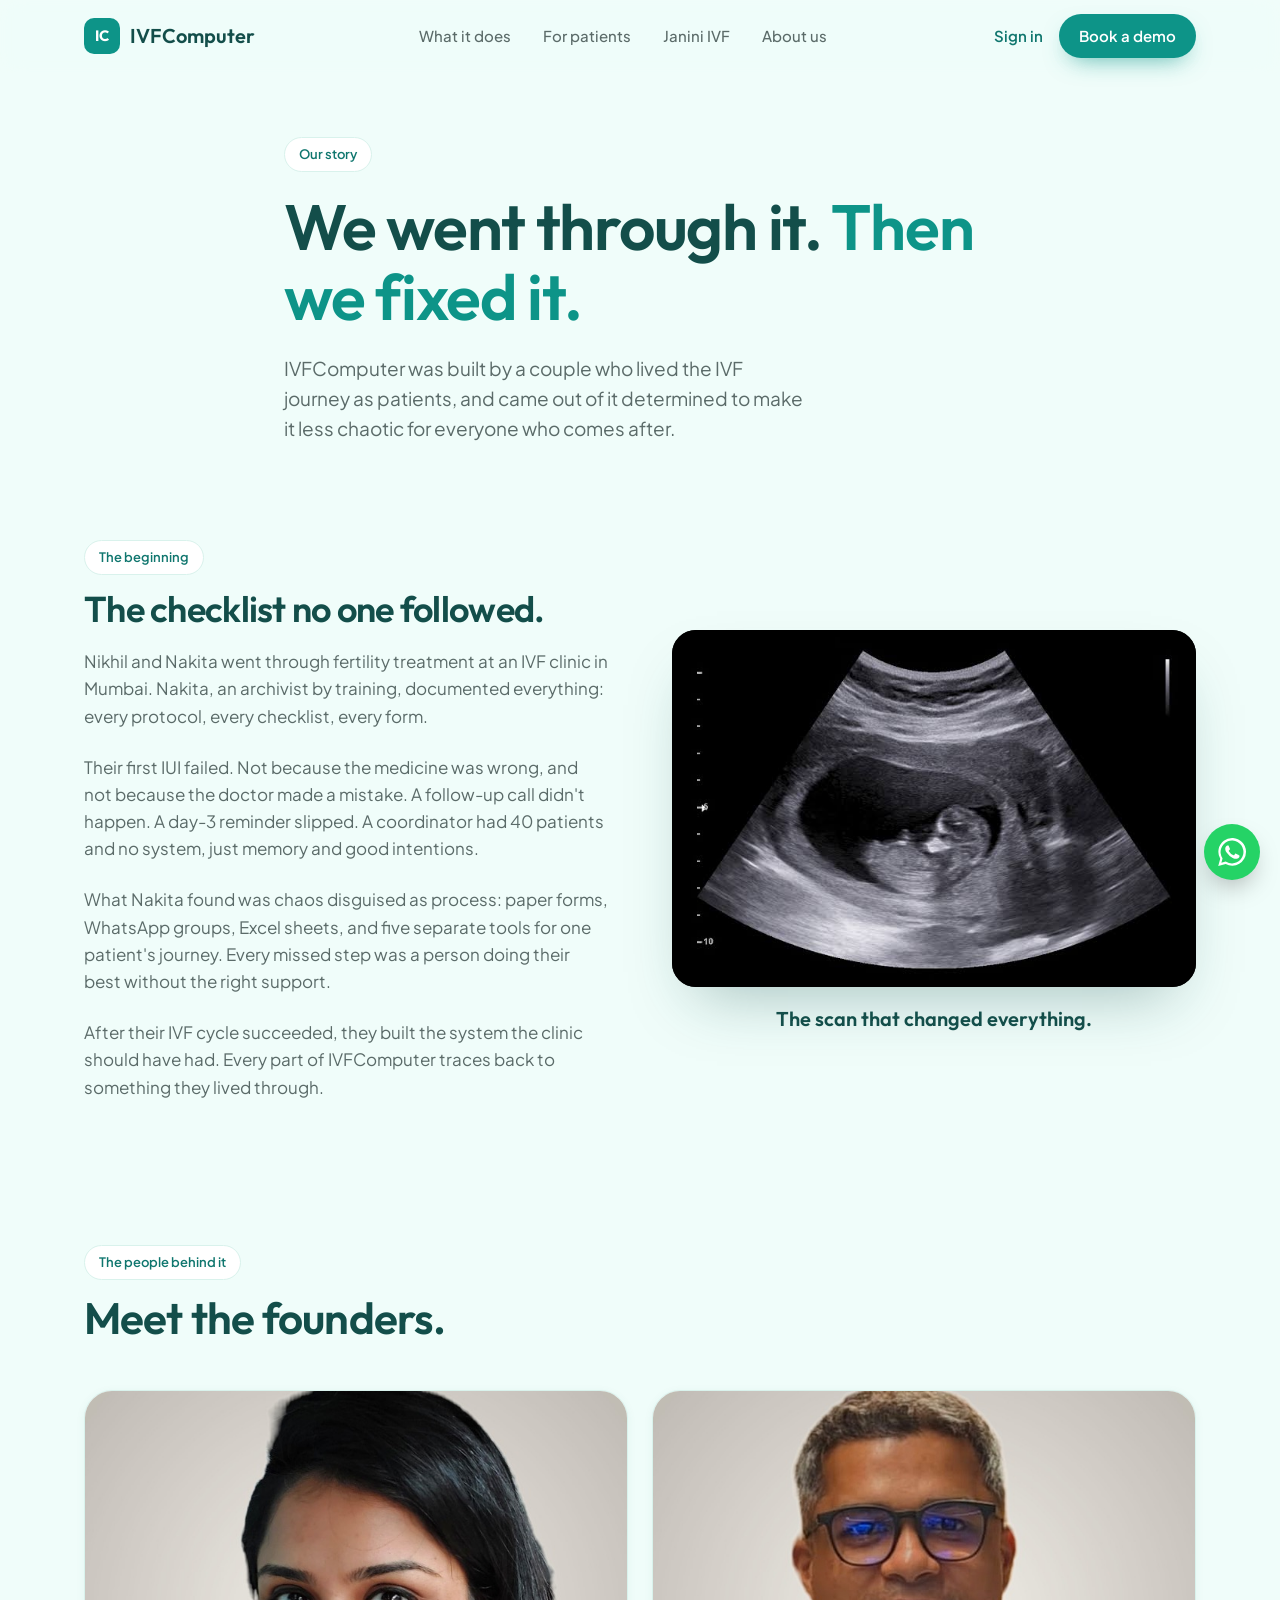
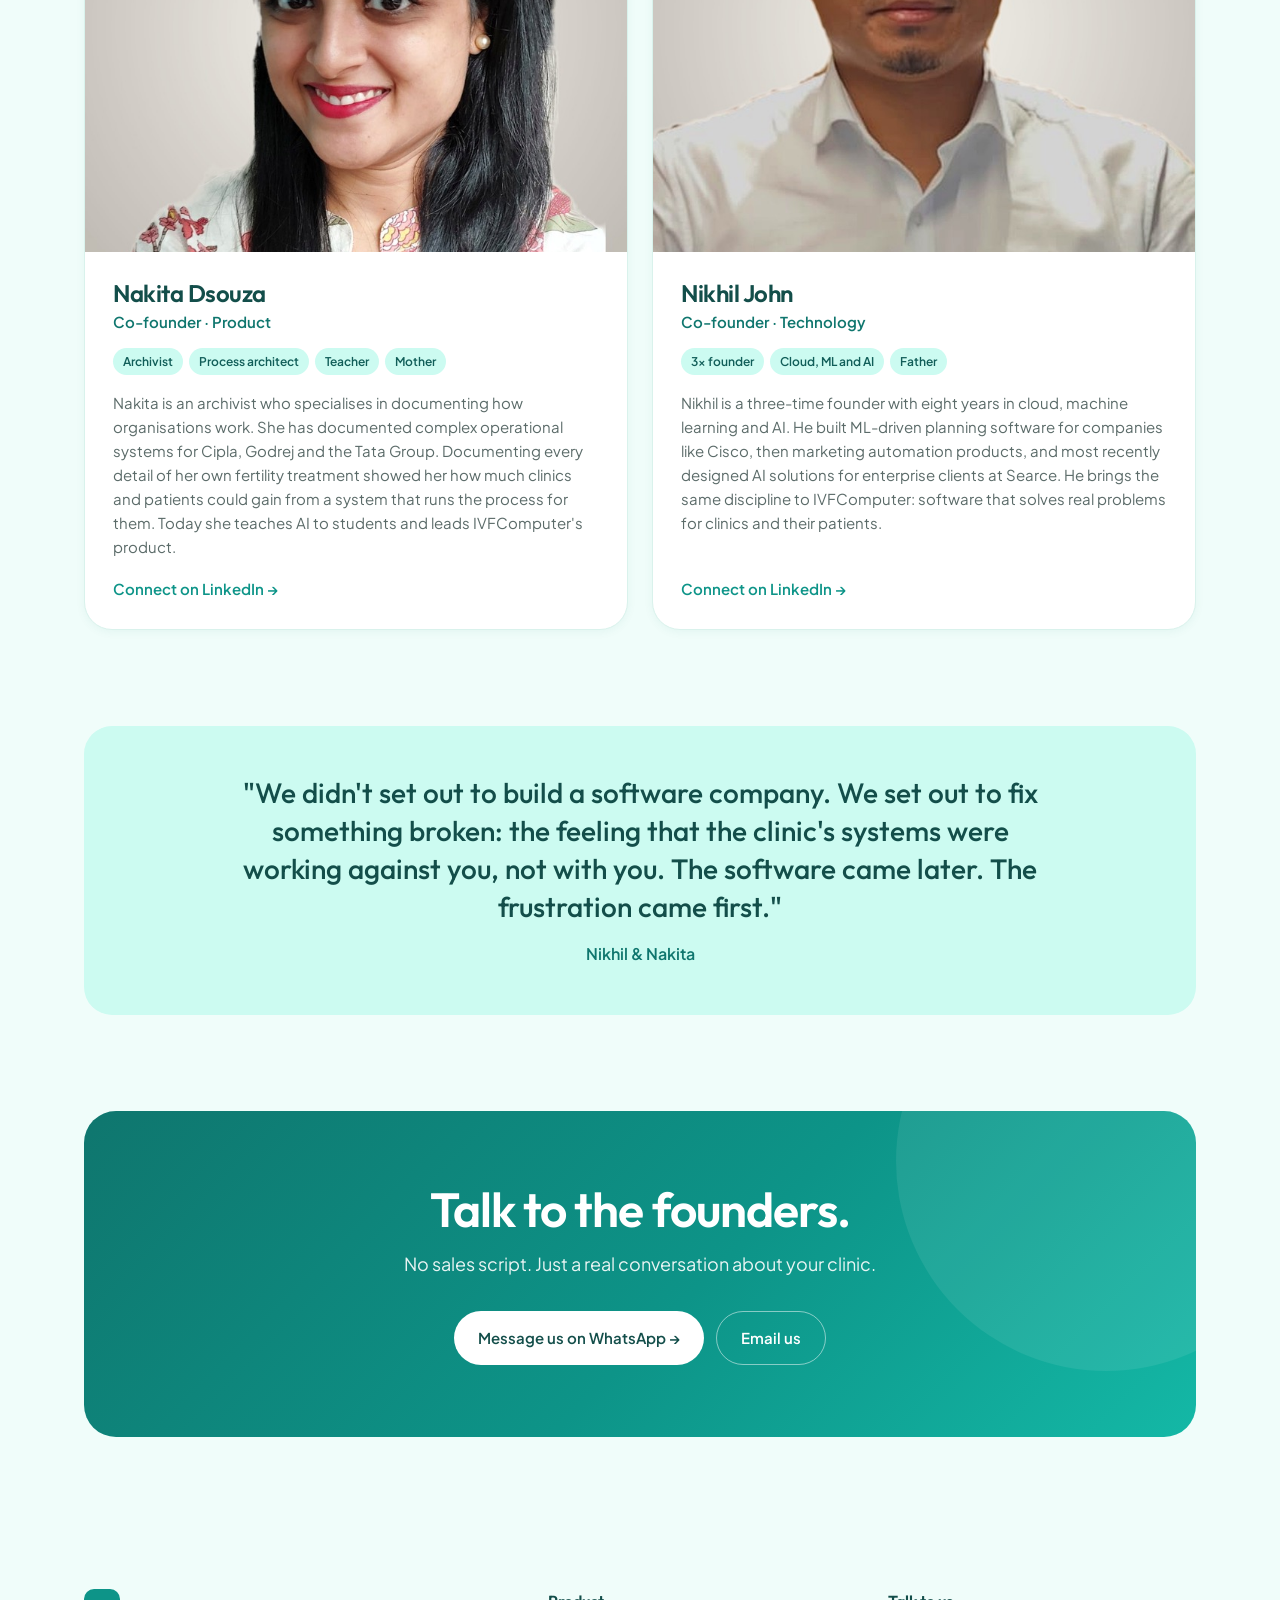
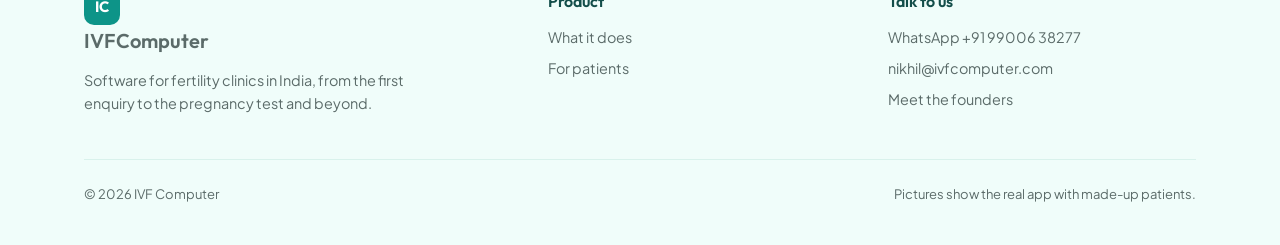
==== about.html @ dab91687 "Website: About us page with the founders' story, in the new look Co-Authored-By: Claude Opus 5 <nore" ====
<!DOCTYPE html>
<html lang="en-IN">
<head>
  <meta charset="UTF-8">
  <meta name="viewport" content="width=device-width, initial-scale=1.0">
  <title>About us — IVFComputer</title>
  <meta name="description" content="IVFComputer was built by Nakita Dsouza and Nikhil John, a couple who went through IVF themselves. IVFComputer brings a fertility clinic's WhatsApp, lab reports, EMR, cycles, billing and patient app into one calm place — and shows each doctor what needs them today.">
  <link rel="canonical" href="https://ivfcomputer.com/about">
  <link rel="icon" type="image/svg+xml" href="data:image/svg+xml,%3Csvg xmlns='http://www.w3.org/2000/svg' viewBox='0 0 64 64'%3E%3Crect width='64' height='64' rx='14' fill='%230d9488'/%3E%3Ctext x='50%25' y='54%25' font-family='Arial,sans-serif' font-size='30' font-weight='700' fill='white' text-anchor='middle' dominant-baseline='middle'%3EIC%3C/text%3E%3C/svg%3E">
  <link rel="apple-touch-icon" href="/assets/logo-mark.png">
  <meta property="og:type" content="website">
  <meta property="og:url" content="https://ivfcomputer.com/">
  <meta property="og:site_name" content="IVFComputer">
  <meta property="og:locale" content="en_IN">
  <meta property="og:title" content="IVFComputer — Software for fertility clinics">
  <meta property="og:description" content="WhatsApp, lab reports, EMR, cycles, billing and a patient app — in one calm place for your clinic.">
  <meta property="og:image" content="https://ivfcomputer.com/assets/app-dashboard.jpg">
  <link rel="preconnect" href="https://fonts.googleapis.com">
  <link rel="preconnect" href="https://fonts.gstatic.com" crossorigin>
  <link href="https://fonts.googleapis.com/css2?family=Outfit:wght@500;600;700&family=Plus+Jakarta+Sans:wght@400;500;600;700&display=swap" rel="stylesheet">
  <style>
    /* The same soft, warm look as the app: mint page, deep-teal ink,
       rounded white cards and pastel tiles. */
    :root {
      --page: #f0fdfa;
      --page-2: #e6faf5;
      --ink: #134e4a;
      --ink-soft: #0f766e;
      --muted: #5b6b69;
      --teal: #0d9488;
      --teal-dark: #0f766e;
      --line: #d9f2ec;
      --white: #ffffff;
      --mint: #ccfbf1;  --mint-ink: #115e59;
      --rose: #fee2e2;  --rose-ink: #991b1b;
      --amber: #fef3c7; --amber-ink: #92400e;
      --sky: #e0f2fe;   --sky-ink: #075985;
      --lilac: #ede9fe; --lilac-ink: #5b21b6;
      --head: 'Outfit', system-ui, sans-serif;
      --body: 'Plus Jakarta Sans', system-ui, sans-serif;
      --shadow: 0 2px 10px rgba(15,118,110,.06);
      --shadow-lg: 0 30px 60px -24px rgba(19,78,74,.35);
    }
    * { box-sizing: border-box; margin: 0; padding: 0; }
    html { scroll-behavior: smooth; }
    body { font-family: var(--body); color: var(--ink); background: var(--page); line-height: 1.6; -webkit-font-smoothing: antialiased; }
    img { max-width: 100%; height: auto; display: block; }
    a { color: inherit; text-decoration: none; }
    .wrap { max-width: 1160px; margin: 0 auto; padding: 0 24px; }
    h1, h2, h3 { font-family: var(--head); font-weight: 600; letter-spacing: -0.02em; line-height: 1.1; }
    .eyebrow { display: inline-flex; align-items: center; gap: 8px; font-size: .8125rem; font-weight: 600; color: var(--ink-soft); background: var(--white); border: 1px solid var(--line); border-radius: 999px; padding: 6px 14px; }
    .eyebrow .dot { width: 8px; height: 8px; border-radius: 50%; background: #10b981; box-shadow: 0 0 0 4px rgba(16,185,129,.15); }
    .btn { display: inline-flex; align-items: center; justify-content: center; gap: 8px; font-weight: 600; font-size: .9375rem; border-radius: 999px; padding: 14px 24px; transition: transform .15s ease, box-shadow .15s ease, background .15s; white-space: nowrap; }
    .btn-primary { background: var(--teal); color: white; box-shadow: 0 10px 24px -10px rgba(13,148,136,.7); }
    .btn-primary:hover { background: var(--teal-dark); transform: translateY(-1px); }
    .btn-ghost { background: var(--white); color: var(--ink); border: 1px solid var(--line); }
    .btn-ghost:hover { border-color: #99e6d6; transform: translateY(-1px); }
    section { padding: 96px 0; }
    .section-head { max-width: 680px; margin-bottom: 48px; }
    .section-head h2 { font-size: clamp(2rem, 4vw, 2.75rem); margin: 14px 0 12px; }
    .section-head p { font-size: 1.0625rem; color: var(--muted); }
    .center { text-align: center; margin-left: auto; margin-right: auto; }

    /* Header */
    header { position: sticky; top: 0; z-index: 50; background: rgba(240,253,250,.85); backdrop-filter: saturate(160%) blur(12px); -webkit-backdrop-filter: saturate(160%) blur(12px); border-bottom: 1px solid transparent; transition: border-color .2s; }
    header.scrolled { border-bottom-color: var(--line); }
    .nav { display: flex; align-items: center; justify-content: space-between; height: 72px; gap: 16px; }
    .logo { display: flex; align-items: center; gap: 10px; font-family: var(--head); font-weight: 600; font-size: 1.25rem; }
    .logo-mark { width: 36px; height: 36px; border-radius: 10px; background: var(--teal); color: white; display: grid; place-items: center; font-size: .9375rem; font-weight: 700; }
    .nav-links { display: flex; gap: 32px; font-size: .9375rem; font-weight: 500; color: var(--muted); }
    .nav-links a:hover { color: var(--ink); }
    .nav-right { display: flex; align-items: center; gap: 12px; }
    .nav-right .signin { font-size: .9375rem; font-weight: 600; color: var(--ink-soft); padding: 8px 4px; }
    .nav-right .btn { padding: 10px 20px; }

    /* Hero */
    .hero { padding: 64px 0 88px; overflow: hidden; }
    .hero-grid { display: grid; grid-template-columns: 1fr 1.15fr; gap: 56px; align-items: center; }
    .hero h1 { font-size: clamp(2.5rem, 5.4vw, 4rem); margin: 20px 0; }
    .hero h1 em { font-style: normal; color: var(--teal); }
    .hero .lede { font-size: 1.1875rem; color: var(--muted); max-width: 520px; margin-bottom: 32px; }
    .hero-ctas { display: flex; gap: 12px; flex-wrap: wrap; }
    .hero-proof { margin-top: 32px; display: flex; align-items: center; gap: 12px; font-size: .875rem; color: var(--muted); }
    .hero-proof img { width: 36px; height: 36px; border-radius: 50%; object-fit: cover; border: 2px solid white; box-shadow: var(--shadow); }
    .hero-proof img + img { margin-left: -14px; }
    .hero-proof b { color: var(--ink); font-weight: 600; }

    /* The picture: the real app, with made-up patients */
    .shot { position: relative; padding: 20px 0 48px 0; }
    .shot::before { content: ''; position: absolute; inset: -40px -80px -20px 10%; background: radial-gradient(closest-side, rgba(94,234,212,.45), transparent); z-index: 0; }
    .browser { position: relative; z-index: 1; background: white; border-radius: 18px; box-shadow: var(--shadow-lg); border: 1px solid var(--line); overflow: hidden; }
    .browser-bar { display: flex; align-items: center; gap: 6px; padding: 12px 16px; background: #f7fdfb; border-bottom: 1px solid var(--line); }
    .browser-bar i { width: 10px; height: 10px; border-radius: 50%; background: #d1e7e2; }
    .browser-bar span { margin-left: 12px; font-size: .75rem; color: var(--muted); background: white; border: 1px solid var(--line); border-radius: 999px; padding: 3px 12px; }
    .phone { position: absolute; z-index: 2; right: -12px; bottom: 0; width: 34%; max-width: 210px; border-radius: 30px; background: #0b1f1d; padding: 7px; box-shadow: var(--shadow-lg); }
    .phone img { border-radius: 24px; aspect-ratio: 390 / 700; object-fit: cover; object-position: top; width: 100%; }
    .float { position: absolute; z-index: 3; background: white; border-radius: 16px; box-shadow: 0 18px 40px -16px rgba(19,78,74,.4); padding: 12px 14px; display: flex; align-items: center; gap: 10px; font-size: .8125rem; }
    .float b { display: block; font-weight: 700; color: var(--ink); }
    .float small { color: var(--muted); font-size: .75rem; }
    .float .ico { width: 30px; height: 30px; border-radius: 50%; display: grid; place-items: center; font-weight: 800; flex-shrink: 0; }
    .float-a { left: -28px; top: 44%; }
    .float-b { left: 12%; bottom: 4px; }
    @media (prefers-reduced-motion: no-preference) {
      .float-a { animation: drift 6s ease-in-out infinite; }
      .float-b { animation: drift 5s ease-in-out -2s infinite; }
      .phone { animation: drift 7s ease-in-out -1s infinite; }
      .reveal { opacity: 0; transform: translateY(18px); transition: opacity .7s ease, transform .7s ease; }
      .reveal.in { opacity: 1; transform: none; }
    }
    @keyframes drift { 0%,100% { transform: translateY(0); } 50% { transform: translateY(-8px); } }

    /* Proof strip */
    .strip { padding: 28px 0; border-top: 1px solid var(--line); border-bottom: 1px solid var(--line); background: var(--white); }
    .strip-grid { display: grid; grid-template-columns: repeat(4, 1fr); gap: 24px; }
    .strip-item { display: flex; align-items: center; gap: 12px; font-size: .9375rem; font-weight: 500; color: var(--ink); }
    .strip-item .ic { width: 40px; height: 40px; border-radius: 12px; display: grid; place-items: center; flex-shrink: 0; }

    /* Problem */
    .problem-grid { display: grid; grid-template-columns: repeat(3, 1fr); gap: 20px; }
    .card { background: white; border: 1px solid var(--line); border-radius: 24px; padding: 28px; box-shadow: var(--shadow); }
    .problem .card .q { font-family: var(--head); font-size: 1.25rem; font-weight: 600; margin-bottom: 10px; }
    .problem .card p { color: var(--muted); font-size: .9375rem; }
    .problem .card .tag { display: inline-block; font-size: .75rem; font-weight: 700; padding: 4px 10px; border-radius: 999px; margin-bottom: 16px; }

    /* Features */
    .features { background: white; border-top: 1px solid var(--line); border-bottom: 1px solid var(--line); }
    .feat-grid { display: grid; grid-template-columns: repeat(3, 1fr); gap: 20px; }
    .feat { border-radius: 24px; padding: 28px; transition: transform .2s ease, box-shadow .2s ease; }
    .feat:hover { transform: translateY(-3px); box-shadow: 0 16px 30px -18px rgba(19,78,74,.35); }
    .feat .ic { width: 46px; height: 46px; border-radius: 14px; background: rgba(255,255,255,.75); display: grid; place-items: center; margin-bottom: 18px; }
    .feat h3 { font-size: 1.25rem; margin-bottom: 8px; }
    .feat p { font-size: .9375rem; opacity: .85; }

    /* Split sections */
    .split { display: grid; grid-template-columns: 1fr 1fr; gap: 64px; align-items: center; }
    .split h2 { font-size: clamp(2rem, 4vw, 2.625rem); margin: 14px 0 16px; }
    .split > div > p { color: var(--muted); font-size: 1.0625rem; margin-bottom: 24px; }
    .ticks { list-style: none; display: grid; gap: 14px; }
    .ticks li { display: flex; gap: 12px; align-items: flex-start; font-size: .9875rem; }
    .ticks li::before { content: '✓'; flex-shrink: 0; width: 24px; height: 24px; border-radius: 50%; background: var(--mint); color: var(--mint-ink); font-weight: 800; font-size: .75rem; display: grid; place-items: center; margin-top: 1px; }

    /* Pattern card (drawn, illustrative) */
    .pattern-stack { position: relative; display: grid; gap: 16px; }
    .pat { background: white; border: 1px solid var(--line); border-radius: 20px; padding: 18px 20px; box-shadow: var(--shadow); display: flex; gap: 14px; align-items: flex-start; }
    .pat .badge { flex-shrink: 0; width: 42px; height: 42px; border-radius: 12px; display: grid; place-items: center; font-family: var(--head); font-weight: 700; }
    .pat b { display: block; font-size: 1rem; }
    .pat span { font-size: .875rem; color: var(--muted); }
    .journey { display: flex; gap: 6px; margin-top: 10px; flex-wrap: wrap; }
    .journey i { font-style: normal; font-size: .6875rem; font-weight: 700; padding: 3px 9px; border-radius: 999px; background: var(--rose); color: var(--rose-ink); }
    .journey i.ok { background: var(--mint); color: var(--mint-ink); }
    .fine { font-size: .8125rem; color: var(--muted); margin-top: 12px; }

    /* Patient app */
    .patient { background: linear-gradient(180deg, var(--page) 0%, var(--page-2) 100%); }
    .phone-lg { width: 300px; max-width: 80%; margin: 0 auto; border-radius: 40px; background: #0b1f1d; padding: 10px; box-shadow: var(--shadow-lg); }
    .phone-lg img { border-radius: 32px; aspect-ratio: 390 / 780; object-fit: cover; object-position: top; width: 100%; }

    /* Janini */
    .janini { display: grid; grid-template-columns: 1.1fr 1fr; gap: 0; border-radius: 28px; overflow: hidden; background: white; border: 1px solid var(--line); box-shadow: var(--shadow); }
    .janini-l { padding: 48px; }
    .janini-l h2 { font-size: clamp(1.75rem, 3.4vw, 2.375rem); margin: 14px 0 16px; }
    .janini-l > p { color: var(--muted); margin-bottom: 24px; }
    .janini-r { background: var(--mint); padding: 48px; display: grid; gap: 16px; align-content: center; }
    .doc { display: flex; gap: 16px; align-items: center; background: white; border-radius: 20px; padding: 16px; }
    .doc img { width: 64px; height: 64px; border-radius: 50%; object-fit: cover; }
    .doc b { display: block; font-family: var(--head); font-size: 1.0625rem; }
    .doc span { font-size: .8125rem; color: var(--muted); }
    .janini-logo { height: 36px; width: auto; margin-bottom: 4px; border-radius: 6px; }

    /* Built for India */
    .india-grid { display: grid; grid-template-columns: repeat(4, 1fr); gap: 20px; }
    .india-grid .card h3 { font-size: 1.125rem; margin: 14px 0 6px; }
    .india-grid .card p { font-size: .9rem; color: var(--muted); }
    .india-grid .emoji { font-size: 1.75rem; }


    /* About */
    .story { max-width: 760px; }
    .story h1 { font-size: clamp(2.5rem, 5.4vw, 4rem); margin: 20px 0; }
    .story h1 em { font-style: normal; color: var(--teal); }
    .story .lede { font-size: 1.1875rem; color: var(--muted); }
    .prose p { font-size: 1.0625rem; color: #334a47; margin-bottom: 18px; }
    .prose h2 { font-size: clamp(1.75rem, 3.4vw, 2.25rem); margin: 14px 0 20px; }
    .scan { border-radius: 24px; overflow: hidden; box-shadow: var(--shadow-lg); background: #000; }
    .scan-cap { font-family: var(--head); font-size: 1.25rem; font-weight: 600; margin-top: 16px; text-align: center; }
    .founders { display: grid; grid-template-columns: 1fr 1fr; gap: 24px; }
    .founder { background: white; border: 1px solid var(--line); border-radius: 28px; overflow: hidden; box-shadow: var(--shadow); display: flex; flex-direction: column; }
    .founder img { width: 100%; aspect-ratio: 4 / 3.4; object-fit: cover; object-position: center 22%; }
    .founder-body { padding: 28px; display: flex; flex-direction: column; flex: 1; }
    .founder h3 { font-size: 1.5rem; }
    .founder .role { color: var(--ink-soft); font-weight: 600; font-size: .9375rem; margin: 4px 0 14px; }
    .chips { display: flex; flex-wrap: wrap; gap: 6px; margin-bottom: 16px; }
    .chips span { font-size: .75rem; font-weight: 600; padding: 4px 10px; border-radius: 999px; background: var(--mint); color: var(--mint-ink); }
    .founder p { color: var(--muted); font-size: .9375rem; margin-bottom: 18px; }
    .founder .li { margin-top: auto; font-weight: 600; color: var(--teal); font-size: .9375rem; }
    .quote { background: var(--mint); border-radius: 28px; padding: 48px; text-align: center; }
    .quote blockquote { font-family: var(--head); font-size: clamp(1.25rem, 2.6vw, 1.75rem); font-weight: 500; line-height: 1.35; color: var(--ink); max-width: 820px; margin: 0 auto 16px; }
    .quote cite { font-style: normal; font-weight: 600; color: var(--ink-soft); }
    @media (max-width: 1000px) { .founders { grid-template-columns: 1fr; } }
    @media (max-width: 640px) { .quote { padding: 32px 20px; } .founder-body { padding: 22px 20px; } }
    /* CTA */
    .cta { text-align: center; }
    .cta-box { background: linear-gradient(135deg, #0f766e 0%, #0d9488 55%, #14b8a6 100%); color: white; border-radius: 32px; padding: 72px 32px; position: relative; overflow: hidden; }
    .cta-box::after { content: ''; position: absolute; width: 420px; height: 420px; right: -120px; top: -160px; border-radius: 50%; background: rgba(255,255,255,.08); }
    .cta-box h2 { font-size: clamp(2rem, 4.4vw, 3rem); margin-bottom: 14px; position: relative; }
    .cta-box p { font-size: 1.125rem; opacity: .9; margin-bottom: 32px; position: relative; }
    .cta-box .btn { position: relative; }
    .cta-box .btn-white { background: white; color: var(--ink); }
    .cta-box .btn-white:hover { transform: translateY(-1px); }
    .cta-box .btn-line { border: 1px solid rgba(255,255,255,.5); color: white; }

    footer { padding: 56px 0 40px; font-size: .9rem; color: var(--muted); }
    .foot { display: grid; grid-template-columns: 1.4fr 1fr 1fr; gap: 32px; }
    .foot h4 { font-family: var(--head); color: var(--ink); font-weight: 600; margin-bottom: 12px; font-size: 1rem; }
    .foot a { display: block; margin-bottom: 8px; }
    .foot a:hover { color: var(--ink); }
    .foot-bottom { margin-top: 40px; padding-top: 24px; border-top: 1px solid var(--line); display: flex; justify-content: space-between; gap: 16px; flex-wrap: wrap; font-size: .8125rem; }

    .wa-fab { position: fixed; right: 20px; bottom: 20px; z-index: 60; width: 56px; height: 56px; border-radius: 50%; background: #25d366; display: grid; place-items: center; box-shadow: 0 12px 28px -10px rgba(0,0,0,.4); transition: transform .15s; }
    .wa-fab:hover { transform: scale(1.06); }

    /* Tablets */
    @media (max-width: 1000px) {
      .hero-grid, .split, .janini { grid-template-columns: 1fr; }
      .hero-grid { gap: 40px; }
      .feat-grid, .india-grid { grid-template-columns: repeat(2, 1fr); }
      .strip-grid { grid-template-columns: repeat(2, 1fr); }
      .split .visual { order: -1; }
      .nav-links { display: none; }
    }
    /* Phones */
    @media (max-width: 640px) {
      .wrap { padding: 0 16px; }
      section { padding: 64px 0; }
      .hero { padding: 32px 0 56px; }
      .hero .lede { font-size: 1.0625rem; }
      .hero-ctas .btn { flex: 1 1 100%; }
      .problem-grid, .feat-grid, .india-grid, .foot { grid-template-columns: 1fr; }
      .strip-grid { grid-template-columns: 1fr; gap: 14px; }
      .float-a { left: -6px; top: 36%; }
      .float-b { display: none; }
      .phone { right: -4px; width: 36%; border-radius: 22px; padding: 5px; }
      .phone img { border-radius: 18px; }
      .janini-l, .janini-r { padding: 28px 20px; }
      .nav-right .signin { display: none; }
      .cta-box { padding: 56px 20px; border-radius: 24px; }
      .card, .feat { padding: 24px 20px; }
    }
  </style>
</head>
<body>

<header id="top">
  <div class="wrap nav">
    <a href="/" class="logo"><span class="logo-mark">IC</span>IVFComputer</a>
    <nav class="nav-links">
      <a href="index.html#features">What it does</a>
      <a href="index.html#patients">For patients</a>
      <a href="index.html#janini">Janini IVF</a>
      <a href="about.html">About us</a>
    </nav>
    <div class="nav-right">
      <a class="signin" href="https://janini.ivfcomputer.com">Sign in</a>
      <a class="btn btn-primary" href="https://wa.me/919900638277?text=I'd%20like%20to%20see%20IVFComputer">Book a demo</a>
    </div>
  </div>
</header>

<main>
  <section class="hero" style="padding-bottom:40px">
    <div class="wrap story">
      <span class="eyebrow">Our story</span>
      <h1>We went through it. <em>Then we fixed it.</em></h1>
      <p class="lede">IVFComputer was built by a couple who lived the IVF journey as patients, and came out of it determined to make it less chaotic for everyone who comes after.</p>
    </div>
  </section>

  <section style="padding-top:24px">
    <div class="wrap split">
      <div class="prose reveal">
        <span class="eyebrow">The beginning</span>
        <h2>The checklist no one followed.</h2>
        <p>Nikhil and Nakita went through fertility treatment at an IVF clinic in Mumbai. Nakita, an archivist by training, documented everything: every protocol, every checklist, every form.</p>
        <p>Their first IUI failed. Not because the medicine was wrong, and not because the doctor made a mistake. A follow-up call didn't happen. A day-3 reminder slipped. A coordinator had 40 patients and no system, just memory and good intentions.</p>
        <p>What Nakita found was chaos disguised as process: paper forms, WhatsApp groups, Excel sheets, and five separate tools for one patient's journey. Every missed step was a person doing their best without the right support.</p>
        <p>After their IVF cycle succeeded, they built the system the clinic should have had. Every part of IVFComputer traces back to something they lived through.</p>
      </div>
      <div class="visual reveal">
        <div class="scan"><img src="assets/ultrasound.jpg" alt="Their baby's ultrasound scan" width="671" height="457"></div>
        <div class="scan-cap">The scan that changed everything.</div>
      </div>
    </div>
  </section>

  <section style="padding-top:24px">
    <div class="wrap">
      <div class="section-head reveal">
        <span class="eyebrow">The people behind it</span>
        <h2>Meet the founders.</h2>
      </div>
      <div class="founders">
        <div class="founder reveal">
          <img src="assets/nakita.jpg" alt="Nakita Dsouza" loading="lazy">
          <div class="founder-body">
            <h3>Nakita Dsouza</h3>
            <div class="role">Co-founder · Product</div>
            <div class="chips"><span>Archivist</span><span>Process architect</span><span>Teacher</span><span>Mother</span></div>
            <p>Nakita is an archivist who specialises in documenting how organisations work. She has documented complex operational systems for Cipla, Godrej and the Tata Group. Documenting every detail of her own fertility treatment showed her how much clinics and patients could gain from a system that runs the process for them. Today she teaches AI to students and leads IVFComputer's product.</p>
            <a class="li" href="https://www.linkedin.com/in/nakita-dsouza-ivfcomputer/">Connect on LinkedIn →</a>
          </div>
        </div>
        <div class="founder reveal">
          <img src="assets/nikhil.jpg" alt="Nikhil John" loading="lazy">
          <div class="founder-body">
            <h3>Nikhil John</h3>
            <div class="role">Co-founder · Technology</div>
            <div class="chips"><span>3× founder</span><span>Cloud, ML and AI</span><span>Father</span></div>
            <p>Nikhil is a three-time founder with eight years in cloud, machine learning and AI. He built ML-driven planning software for companies like Cisco, then marketing automation products, and most recently designed AI solutions for enterprise clients at Searce. He brings the same discipline to IVFComputer: software that solves real problems for clinics and their patients.</p>
            <a class="li" href="https://www.linkedin.com/in/nikhil-john-cloud/">Connect on LinkedIn →</a>
          </div>
        </div>
      </div>
    </div>
  </section>

  <section style="padding-top:0">
    <div class="wrap">
      <div class="quote reveal">
        <blockquote>"We didn't set out to build a software company. We set out to fix something broken: the feeling that the clinic's systems were working against you, not with you. The software came later. The frustration came first."</blockquote>
        <cite>Nikhil &amp; Nakita</cite>
      </div>
    </div>
  </section>

  <section class="cta" style="padding-top:0">
    <div class="wrap">
      <div class="cta-box reveal">
        <h2>Talk to the founders.</h2>
        <p>No sales script. Just a real conversation about your clinic.</p>
        <div class="hero-ctas" style="justify-content:center">
          <a class="btn btn-white" href="https://wa.me/919900638277?text=Hi%2C%20I'd%20like%20to%20talk%20about%20IVFComputer">Message us on WhatsApp →</a>
          <a class="btn btn-line" href="mailto:nikhil@ivfcomputer.com">Email us</a>
        </div>
      </div>
    </div>
  </section>
</main>

<footer>
  <div class="wrap">
    <div class="foot">
      <div>
        <a href="/" class="logo" style="margin-bottom:12px"><span class="logo-mark">IC</span>IVFComputer</a>
        <p style="max-width:320px">Software for fertility clinics in India, from the first enquiry to the pregnancy test and beyond.</p>
      </div>
      <div>
        <h4>Product</h4>
        <a href="index.html#features">What it does</a>
        <a href="index.html#patients">For patients</a>
        </div>
      <div>
        <h4>Talk to us</h4>
        <a href="https://wa.me/919900638277">WhatsApp +91 99006 38277</a>
        <a href="mailto:nikhil@ivfcomputer.com">nikhil@ivfcomputer.com</a>
        <a href="about.html">Meet the founders</a>
      </div>
    </div>
    <div class="foot-bottom">
      <span>© 2026 IVF Computer</span>
      <span>Pictures show the real app with made-up patients.</span>
    </div>
  </div>
</footer>

<a class="wa-fab" href="https://wa.me/919900638277?text=Hi%2C%20I'd%20like%20to%20know%20more%20about%20IVFComputer" aria-label="Message us on WhatsApp">
  <svg width="28" height="28" viewBox="0 0 24 24" fill="white" aria-hidden="true"><path d="M17.5 14.4c-.3-.1-1.8-.9-2-1s-.5-.1-.7.1-.8 1-.9 1.2-.3.2-.6.1a8.2 8.2 0 0 1-4-3.5c-.3-.5.3-.5.9-1.6.1-.2 0-.4 0-.5l-.9-2.2c-.2-.6-.5-.5-.7-.5h-.6a1.1 1.1 0 0 0-.8.4 3.4 3.4 0 0 0-1 2.5 5.9 5.9 0 0 0 1.2 3.1 13.4 13.4 0 0 0 5.2 4.6c1.9.8 2.7.9 3.6.7a3.1 3.1 0 0 0 2-1.4 2.5 2.5 0 0 0 .2-1.4c-.1-.1-.3-.2-.6-.3M12 21.8a9.8 9.8 0 0 1-5-1.4l-.4-.2-3.7 1 1-3.6-.2-.4A9.8 9.8 0 1 1 12 21.8M20.5 3.5A11.8 11.8 0 0 0 1.9 17.7L.2 24l6.4-1.7A11.8 11.8 0 0 0 24 12a11.7 11.7 0 0 0-3.5-8.5"/></svg>
</a>

<script>
  // A soft line under the header once the page scrolls, and sections that
  // ease in as they arrive. Both are decoration; the page reads fine without.
  const header = document.querySelector('header');
  addEventListener('scroll', () => header.classList.toggle('scrolled', scrollY > 8), { passive: true });
  if ('IntersectionObserver' in window) {
    const io = new IntersectionObserver((entries) => entries.forEach(e => {
      if (e.isIntersecting) { e.target.classList.add('in'); io.unobserve(e.target); }
    }), { threshold: 0.12 });
    document.querySelectorAll('.reveal').forEach(el => io.observe(el));
  } else {
    document.querySelectorAll('.reveal').forEach(el => el.classList.add('in'));
  }
</script>
</body>
</html>
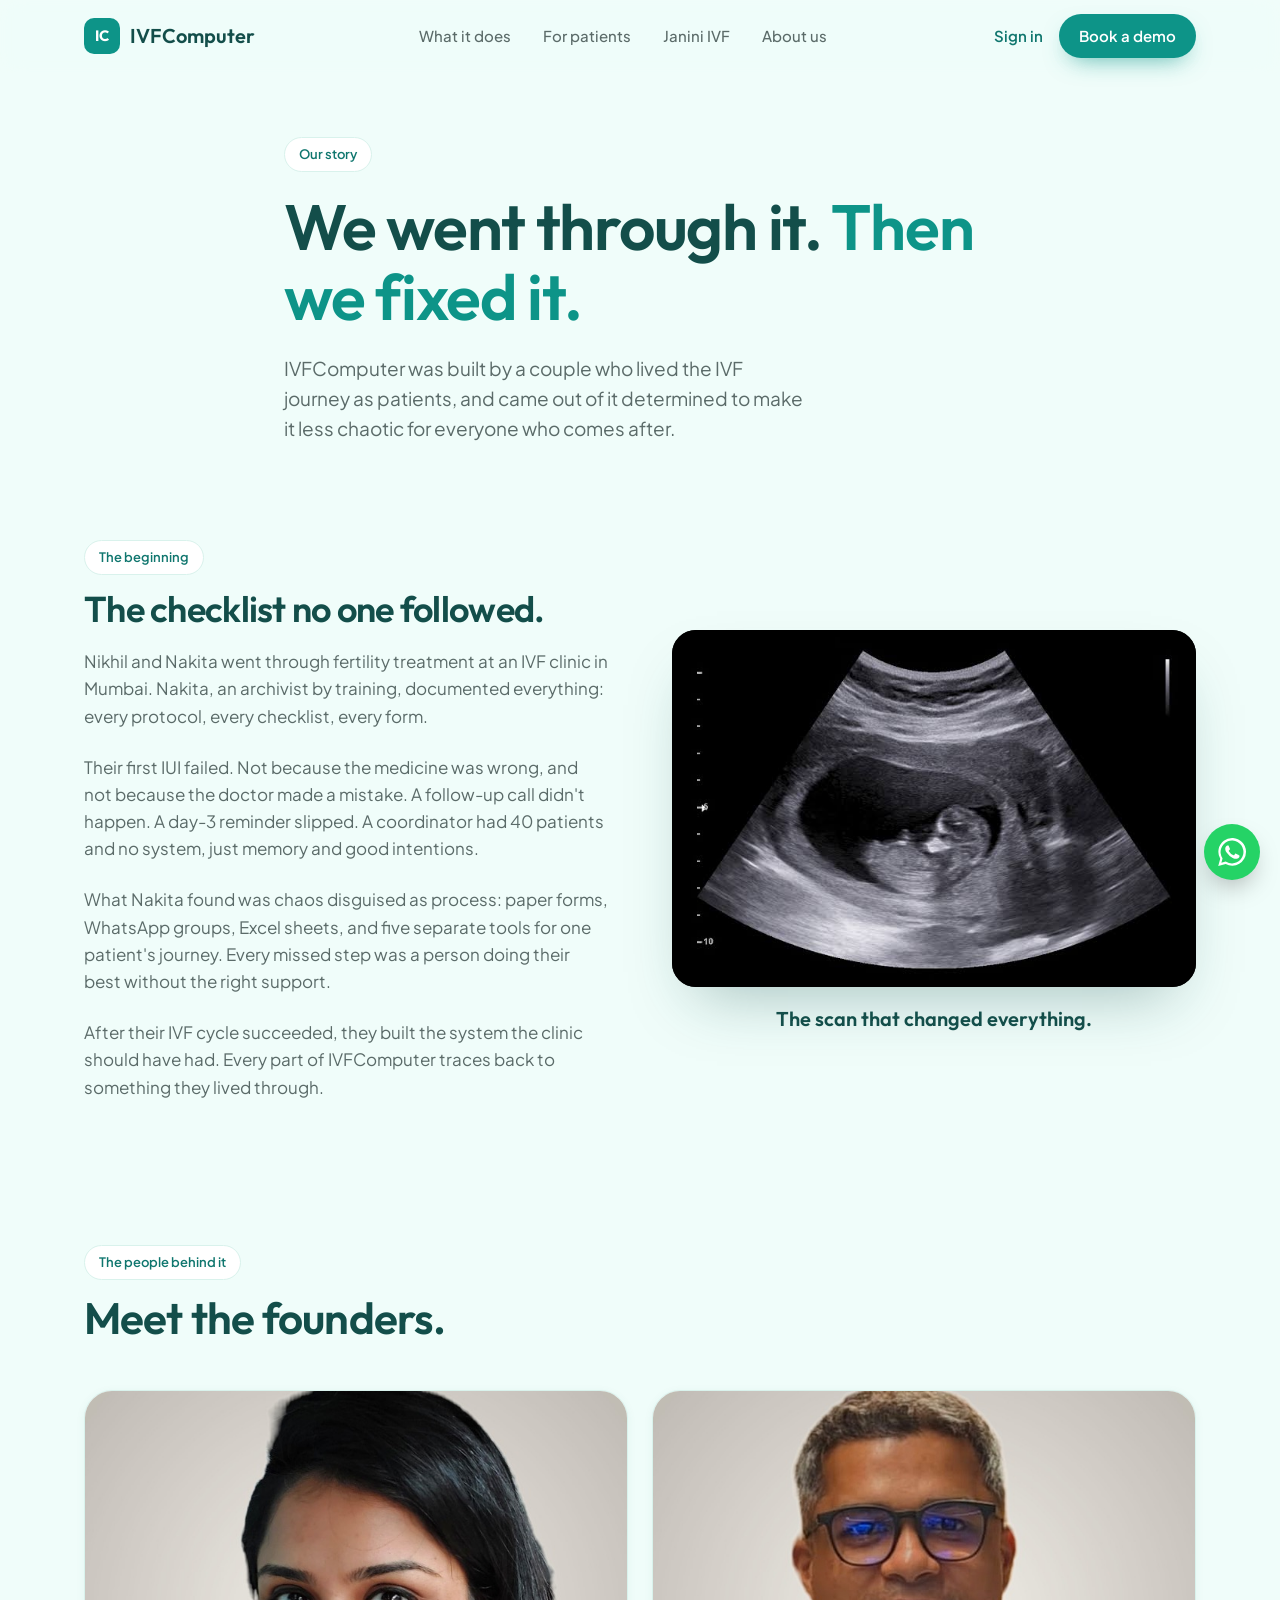
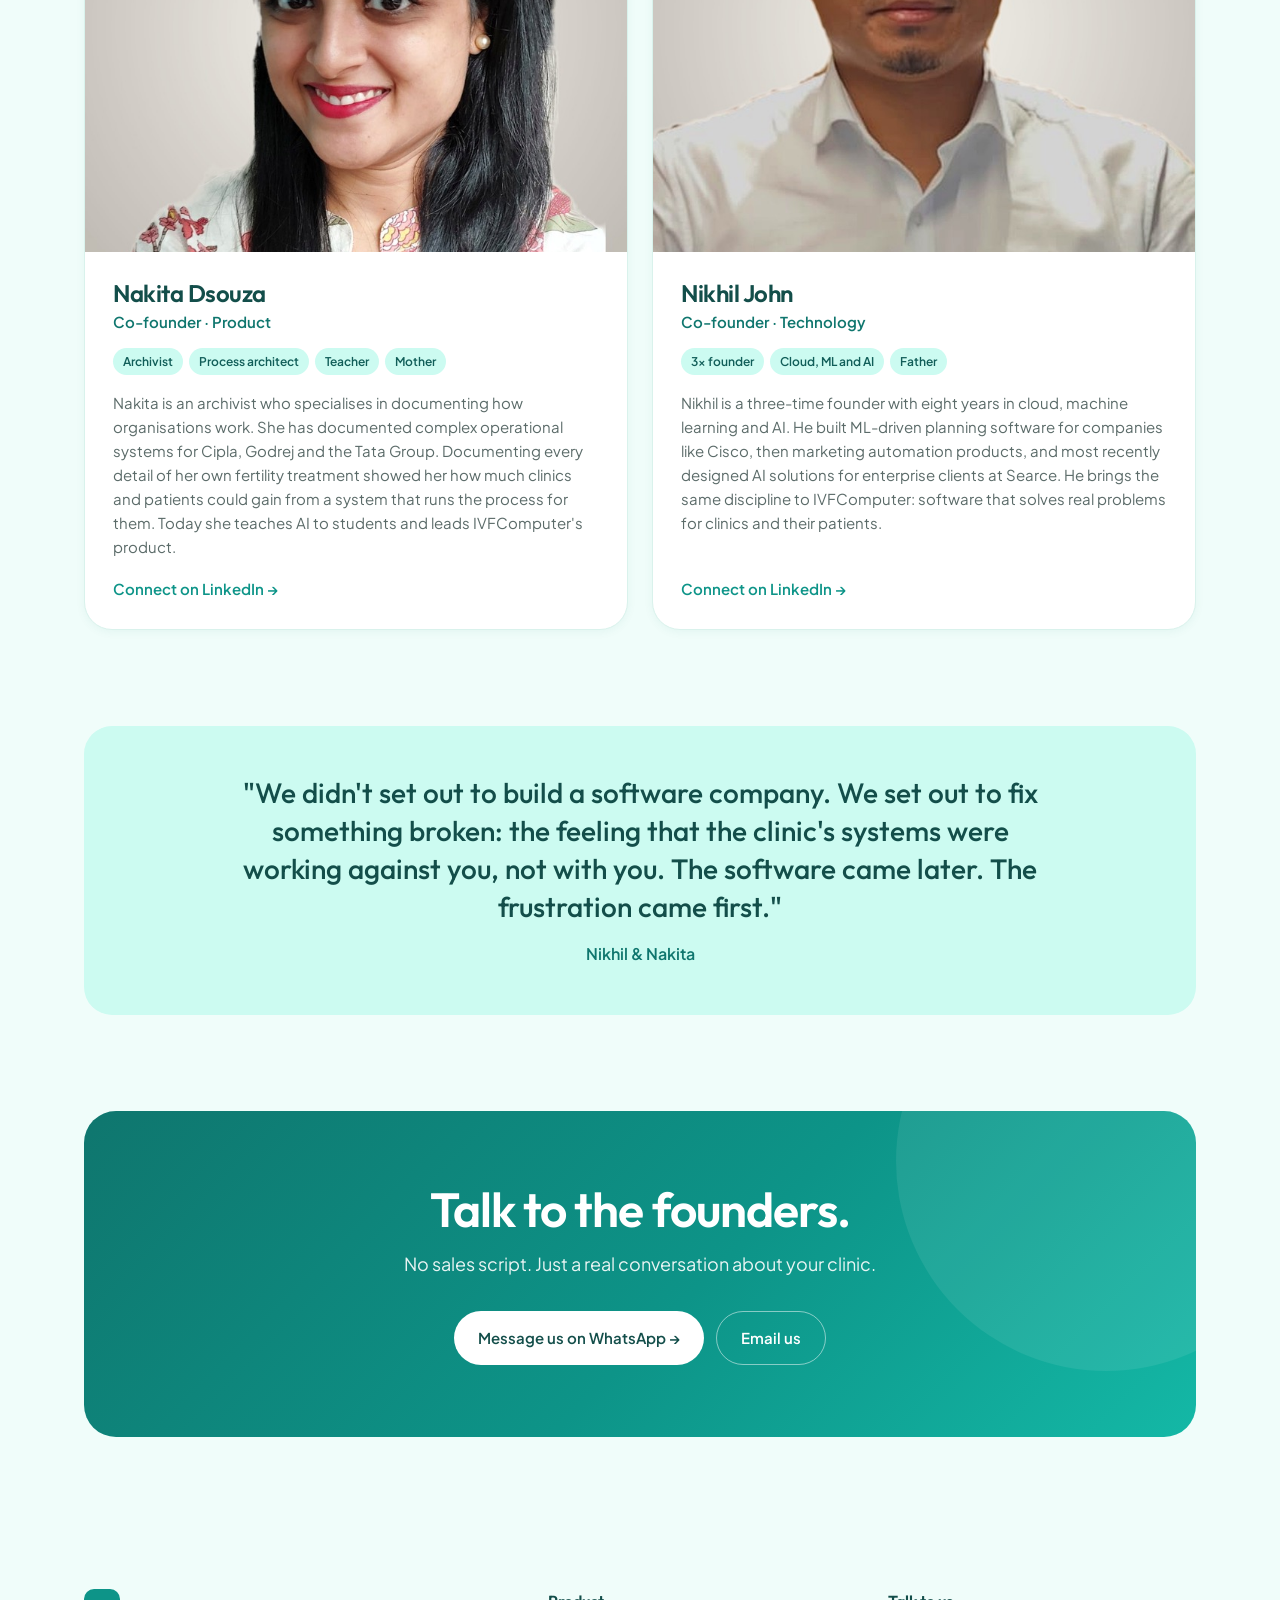
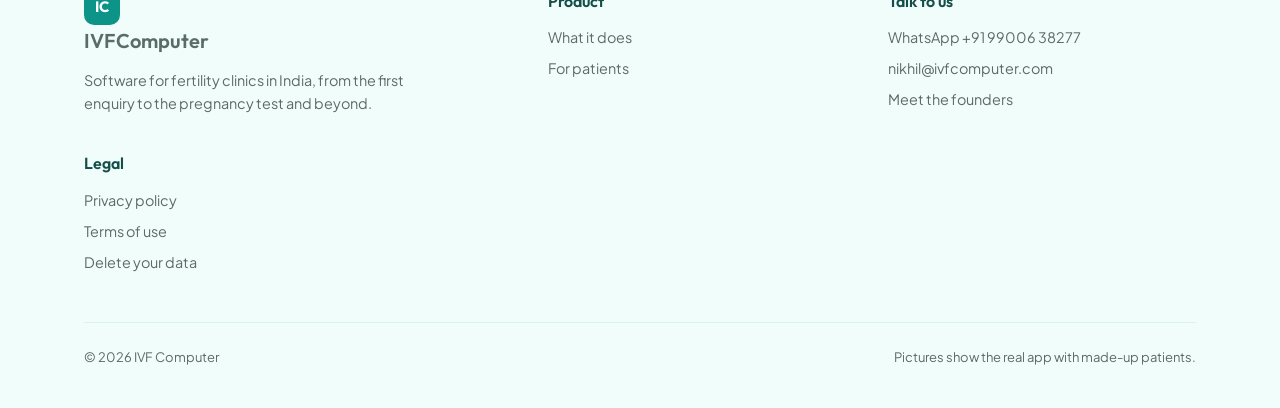
==== commit 13ab5686: "Link the legal pages from the home page and About footers They were only reachable from each other, " ====
--- a/about.html
+++ b/about.html
@@ -254,13 +254,13 @@
   <div class="wrap nav">
     <a href="/" class="logo"><span class="logo-mark">IC</span>IVFComputer</a>
     <nav class="nav-links">
-      <a href="index.html#features">What it does</a>
-      <a href="index.html#patients">For patients</a>
-      <a href="index.html#janini">Janini IVF</a>
-      <a href="about.html">About us</a>
+      <a href="/#features">What it does</a>
+      <a href="/#patients">For patients</a>
+      <a href="/#janini">Janini IVF</a>
+      <a href="/about">About us</a>
     </nav>
     <div class="nav-right">
-      <a class="signin" href="https://janini.ivfcomputer.com">Sign in</a>
+      <a class="signin" href="/login">Sign in</a>
       <a class="btn btn-primary" href="https://wa.me/919900638277?text=I'd%20like%20to%20see%20IVFComputer">Book a demo</a>
     </div>
   </div>
@@ -355,14 +355,20 @@
       </div>
       <div>
         <h4>Product</h4>
-        <a href="index.html#features">What it does</a>
-        <a href="index.html#patients">For patients</a>
+        <a href="/#features">What it does</a>
+        <a href="/#patients">For patients</a>
         </div>
       <div>
         <h4>Talk to us</h4>
         <a href="https://wa.me/919900638277">WhatsApp +91 99006 38277</a>
         <a href="mailto:nikhil@ivfcomputer.com">nikhil@ivfcomputer.com</a>
-        <a href="about.html">Meet the founders</a>
+        <a href="/about">Meet the founders</a>
+      </div>
+      <div>
+        <h4>Legal</h4>
+        <a href="/privacy">Privacy policy</a>
+        <a href="/terms">Terms of use</a>
+        <a href="/data-deletion">Delete your data</a>
       </div>
     </div>
     <div class="foot-bottom">
